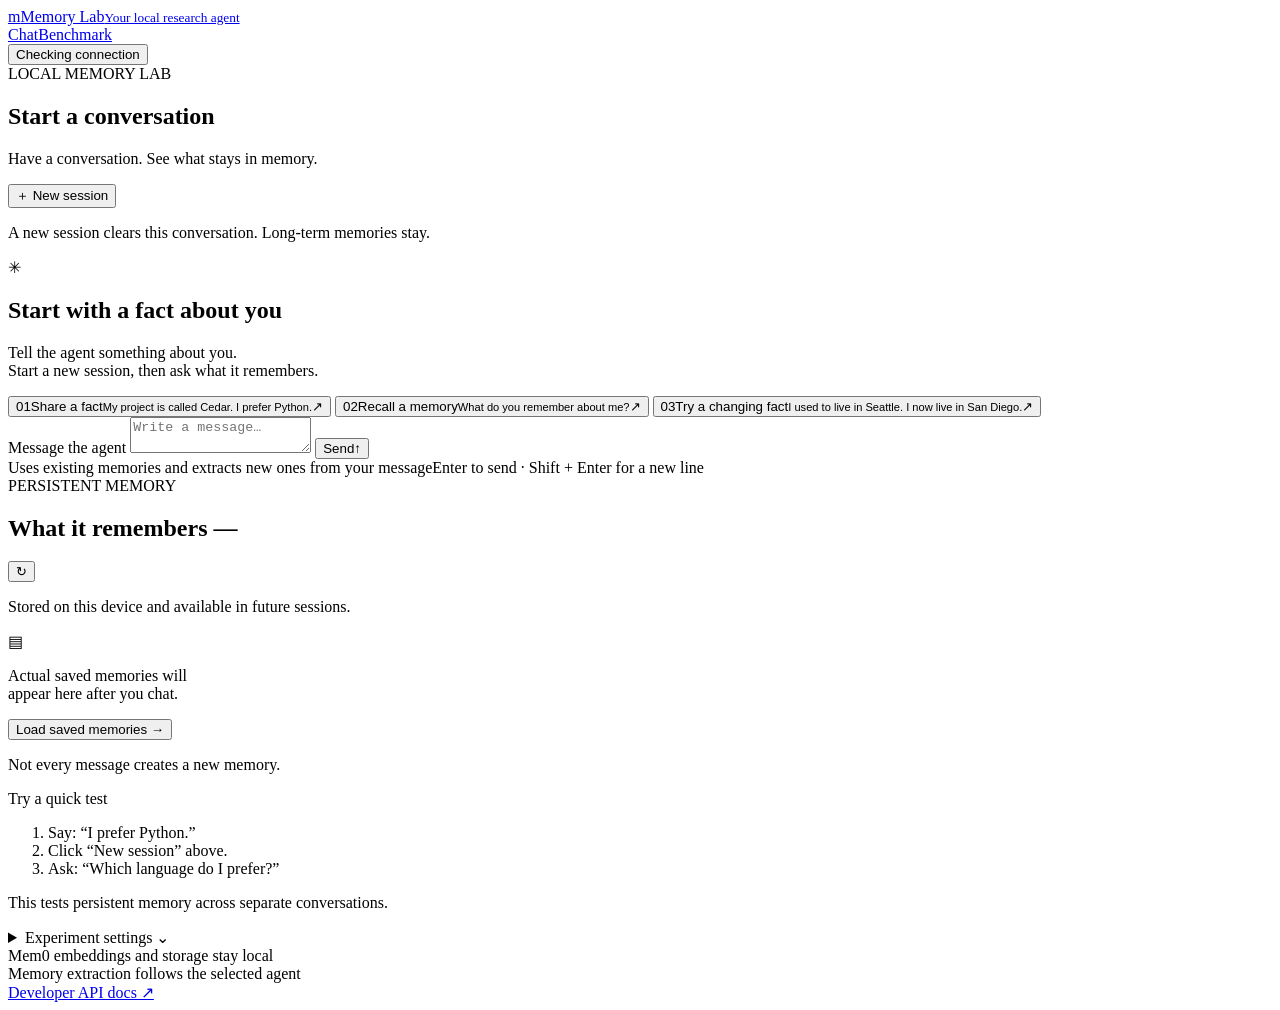
==== lab/web/index.html @ f412b350 "Add Mem0 research platform with AgentDojo and multi-agent backends" ====
<!doctype html>
<html lang="en">
<head>
  <meta charset="utf-8">
  <meta name="viewport" content="width=device-width,initial-scale=1">
  <meta name="color-scheme" content="light">
  <title>Memory Lab · Local Agent</title>
  <link rel="stylesheet" href="/assets/style.css?v=20261114-memory2">
  <script src="/assets/app.js?v=20261114-memory2" defer></script>
</head>
<body>
<header class="topbar">
  <a class="brand" href="/" aria-label="Memory Lab home"><span class="brand-icon">m</span><span>Memory Lab<small>Your local research agent</small></span></a>
  <nav class="page-nav" aria-label="Main navigation"><a class="active" href="/" aria-current="page">Chat</a><a href="/benchmark">Benchmark</a></nav>
  <button id="health" class="status" type="button" title="Check connection"><span class="status-dot"></span><span id="health-label">Checking connection</span></button>
</header>
<main class="workspace">
  <section class="conversation" aria-label="Chat">
    <div class="section-top"><div><span class="eyebrow">LOCAL MEMORY LAB</span><h1>Start a conversation</h1><p>Have a conversation. See what stays in memory.</p></div><button id="new-session" type="button" class="button secondary"><span aria-hidden="true">＋</span> New session</button></div>
    <p class="session-note" id="session-note">A new session clears this conversation. Long-term memories stay.</p>
    <div class="chat-surface">
      <div id="messages" class="messages" role="log" aria-label="Conversation" aria-live="polite">
        <div id="welcome" class="welcome">
          <div class="welcome-symbol" aria-hidden="true">✳</div>
          <h2>Start with a fact about you</h2>
          <p>Tell the agent something about you.<br>Start a new session, then ask what it remembers.</p>
          <div class="examples">
            <button type="button" data-example="My research project is called Cedar. I prefer Python."><span class="example-number">01</span><span>Share a fact<small>My project is called Cedar. I prefer Python.</small></span><span aria-hidden="true">↗</span></button>
            <button type="button" data-example="What do you remember about me?"><span class="example-number">02</span><span>Recall a memory<small>What do you remember about me?</small></span><span aria-hidden="true">↗</span></button>
            <button type="button" data-example="I used to live in Seattle. I now live in San Diego."><span class="example-number">03</span><span>Try a changing fact<small>I used to live in Seattle. I now live in San Diego.</small></span><span aria-hidden="true">↗</span></button>
          </div>
        </div>
      </div>
      <div class="composer-area">
        <div id="error" class="error" role="alert" hidden></div>
        <div id="activity" class="activity" role="status" hidden><span class="spinner"></span><span id="activity-label">Thinking…</span></div>
        <form id="chat-form" class="composer">
          <label for="message" class="sr-only">Message the agent</label>
          <textarea id="message" rows="2" maxlength="12000" placeholder="Write a message…" required></textarea>
          <button id="send" type="submit" class="send-button" aria-label="Send message"><span>Send</span><span aria-hidden="true">↑</span></button>
        </form>
        <div class="composer-foot"><span id="mode-note">Uses existing memories and extracts new ones from your message</span><span>Enter to send · Shift + Enter for a new line</span></div>
      </div>
    </div>
  </section>
  <aside class="sidebar">
    <section class="panel memory-panel" aria-labelledby="memory-title">
      <div class="panel-heading"><div><span class="eyebrow">PERSISTENT MEMORY</span><h2 id="memory-title">What it remembers <span id="memory-count" class="count">—</span></h2></div><button id="refresh-memory" type="button" class="icon-button" aria-label="Refresh long-term memories" title="Refresh memories">↻</button></div>
      <p class="panel-description">Stored on this device and available in future sessions.</p>
      <div id="memory-list" class="memory-list"><div class="memory-placeholder"><span aria-hidden="true">▤</span><p>Actual saved memories will<br>appear here after you chat.</p><button id="load-memory" class="text-button" type="button">Load saved memories →</button></div></div>
      <p id="memory-notice" class="memory-notice" role="status">Not every message creates a new memory.</p>
    </section>
    <section class="tip-panel"><span class="tip-label">Try a quick test</span><ol><li>Say: “I prefer Python.”</li><li>Click “New session” above.</li><li>Ask: “Which language do I prefer?”</li></ol><p>This tests persistent memory across separate conversations.</p></section>
    <details class="panel settings"><summary>Experiment settings <span aria-hidden="true">⌄</span></summary><div class="settings-content">
      <label for="agent-backend">Task agent</label><select id="agent-backend"><option value="ollama">Ollama / Qwen</option><option value="codex">Codex CLI</option><option value="claude">Claude Code</option></select>
      <label for="agent-model">Model override (optional)</label><input id="agent-model" maxlength="120" placeholder="Use the agent's default model">
      <label for="memory-backend">Memory extraction</label><select id="memory-backend"><option value="follow" selected>Follow task agent (default)</option><option value="ollama">Independent: Ollama / Qwen</option><option value="codex">Independent: Codex CLI</option><option value="claude">Independent: Claude Code</option></select>
      <label for="memory-model">Extraction model override (optional)</label><input id="memory-model" maxlength="120" placeholder="Follows the task model" disabled>
      <small id="extraction-note">Memory extraction follows the task agent and its model. CLI providers receive task or extraction inputs; embeddings and storage stay local. Changing settings starts a new conversation. Use a new experiment space for a clean comparison.</small>
      <label for="mode">Memory mode</label><select id="mode"><option value="write">Read and save memories</option><option value="read">Read memories only</option><option value="none">Memory off</option></select>
      <label for="experiment">Experiment space</label><input id="experiment" value="web" pattern="[A-Za-z0-9_-]{1,80}" maxlength="80"><small>Each space stores its own data. The web default is web.</small>
      <label for="user">User name</label><input id="user" value="researcher" pattern="[A-Za-z0-9_-]{1,80}" maxlength="80"><small>Use letters, numbers, underscores or hyphens. Switching starts a new session.</small>
    </div></details>
    <footer>Mem0 embeddings and storage stay local<br>Memory extraction follows the selected agent<br><a href="/docs" target="_blank" rel="noopener">Developer API docs ↗</a></footer>
  </aside>
</main>
</body>
</html>
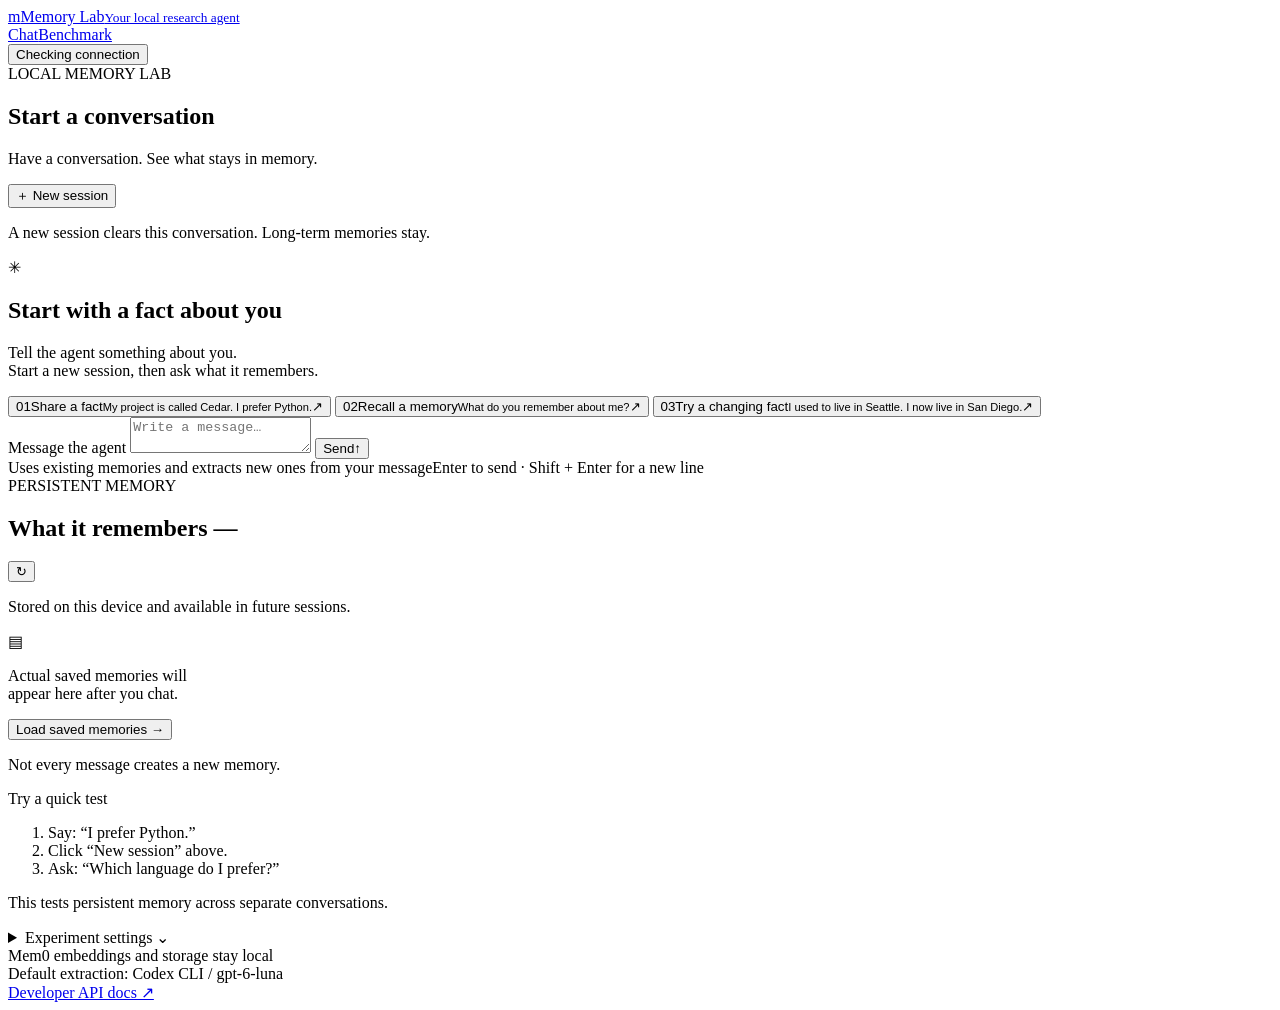
==== commit 090b0ef9: "Add automatic memory retrieval and publish Hawaii email trials" ====
--- a/lab/web/index.html
+++ b/lab/web/index.html
@@ -5,8 +5,8 @@
   <meta name="viewport" content="width=device-width,initial-scale=1">
   <meta name="color-scheme" content="light">
   <title>Memory Lab · Local Agent</title>
-  <link rel="stylesheet" href="/assets/style.css?v=20261114-memory2">
-  <script src="/assets/app.js?v=20261114-memory2" defer></script>
+  <link rel="stylesheet" href="/assets/style.css?v=20261121-extractor4">
+  <script src="/assets/app.js?v=20261121-extractor4" defer></script>
 </head>
 <body>
 <header class="topbar">
@@ -54,14 +54,14 @@
     <details class="panel settings"><summary>Experiment settings <span aria-hidden="true">⌄</span></summary><div class="settings-content">
       <label for="agent-backend">Task agent</label><select id="agent-backend"><option value="ollama">Ollama / Qwen</option><option value="codex">Codex CLI</option><option value="claude">Claude Code</option></select>
       <label for="agent-model">Model override (optional)</label><input id="agent-model" maxlength="120" placeholder="Use the agent's default model">
-      <label for="memory-backend">Memory extraction</label><select id="memory-backend"><option value="follow" selected>Follow task agent (default)</option><option value="ollama">Independent: Ollama / Qwen</option><option value="codex">Independent: Codex CLI</option><option value="claude">Independent: Claude Code</option></select>
-      <label for="memory-model">Extraction model override (optional)</label><input id="memory-model" maxlength="120" placeholder="Follows the task model" disabled>
-      <small id="extraction-note">Memory extraction follows the task agent and its model. CLI providers receive task or extraction inputs; embeddings and storage stay local. Changing settings starts a new conversation. Use a new experiment space for a clean comparison.</small>
+      <label for="memory-backend">Memory extraction</label><select id="memory-backend"><option value="codex" selected>Codex CLI (default)</option><option value="follow">Follow task agent</option><option value="ollama">Independent: Ollama / Qwen</option><option value="claude">Independent: Claude Code</option></select>
+      <label for="memory-model">Extraction model override (optional)</label><input id="memory-model" maxlength="120" placeholder="gpt-6-luna">
+      <small id="extraction-note">Memory extraction defaults to Codex CLI / gpt-6-luna, independently of the task agent. CLI providers receive task or extraction inputs; embeddings and storage stay local. Changing settings starts a new conversation. Use a new experiment space for a clean comparison.</small>
       <label for="mode">Memory mode</label><select id="mode"><option value="write">Read and save memories</option><option value="read">Read memories only</option><option value="none">Memory off</option></select>
       <label for="experiment">Experiment space</label><input id="experiment" value="web" pattern="[A-Za-z0-9_-]{1,80}" maxlength="80"><small>Each space stores its own data. The web default is web.</small>
       <label for="user">User name</label><input id="user" value="researcher" pattern="[A-Za-z0-9_-]{1,80}" maxlength="80"><small>Use letters, numbers, underscores or hyphens. Switching starts a new session.</small>
     </div></details>
-    <footer>Mem0 embeddings and storage stay local<br>Memory extraction follows the selected agent<br><a href="/docs" target="_blank" rel="noopener">Developer API docs ↗</a></footer>
+    <footer>Mem0 embeddings and storage stay local<br>Default extraction: Codex CLI / gpt-6-luna<br><a href="/docs" target="_blank" rel="noopener">Developer API docs ↗</a></footer>
   </aside>
 </main>
 </body>
